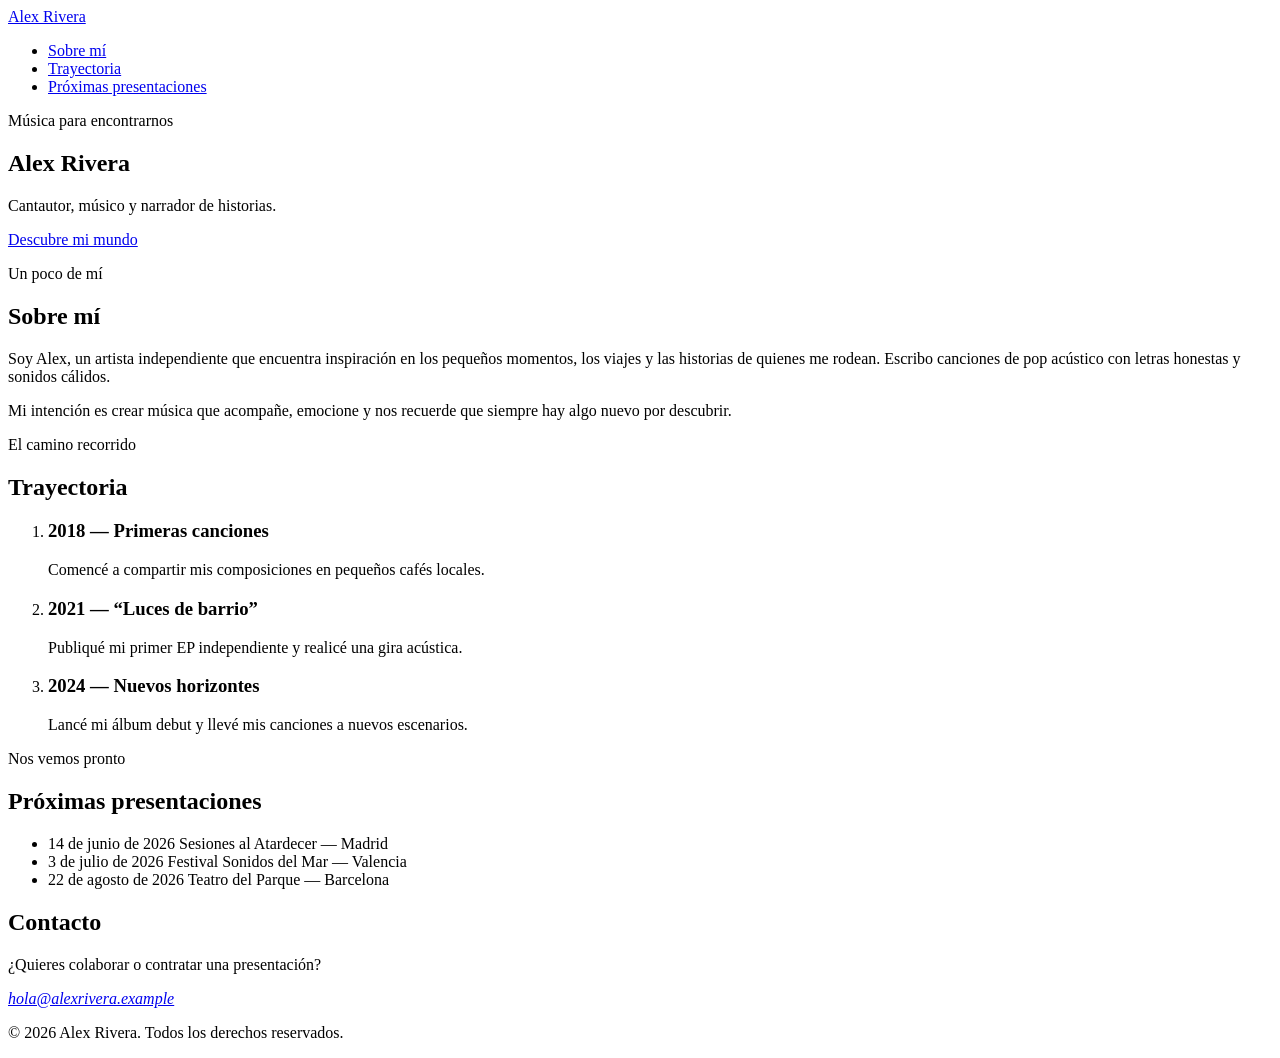
==== index.html @ c4deddd1 "Añade estructura HTML de landing page Co-authored-by: Copilot <223556219+Copilot@users.noreply.githu" ====
<!doctype html>
<html lang="es">
  <head>
    <meta charset="utf-8">
    <meta name="viewport" content="width=device-width, initial-scale=1">
    <meta name="description" content="Conoce a Alex Rivera, artista y compositor independiente.">
    <title>Alex Rivera | Artista y compositor</title>
    <link rel="stylesheet" href="styles.css">
  </head>
  <body>
    <header class="site-header site-header--fixed">
      <nav class="site-nav" aria-label="Navegación principal">
        <a class="site-nav__brand" href="#inicio">Alex Rivera</a>
        <ul class="site-nav__list">
          <li><a href="#sobre-mi">Sobre mí</a></li>
          <li><a href="#trayectoria">Trayectoria</a></li>
          <li><a href="#presentaciones">Próximas presentaciones</a></li>
        </ul>
      </nav>
    </header>

    <main>
      <section class="hero section--full-height" id="inicio" aria-labelledby="hero-title">
        <p class="hero__eyebrow">Música para encontrarnos</p>
        <h1 id="hero-title">Alex Rivera</h1>
        <p class="hero__subtitle">Cantautor, músico y narrador de historias.</p>
        <a class="button" href="#sobre-mi">Descubre mi mundo</a>
      </section>

      <section class="about section--full-height" id="sobre-mi" aria-labelledby="about-title">
        <div class="section__content">
          <p class="section__eyebrow">Un poco de mí</p>
          <h2 id="about-title">Sobre mí</h2>
          <p>
            Soy Alex, un artista independiente que encuentra inspiración en los
            pequeños momentos, los viajes y las historias de quienes me rodean.
            Escribo canciones de pop acústico con letras honestas y sonidos
            cálidos.
          </p>
          <p>
            Mi intención es crear música que acompañe, emocione y nos recuerde
            que siempre hay algo nuevo por descubrir.
          </p>
        </div>
      </section>

      <section class="career section--full-height" id="trayectoria" aria-labelledby="career-title">
        <div class="section__content">
          <p class="section__eyebrow">El camino recorrido</p>
          <h2 id="career-title">Trayectoria</h2>
          <ol class="career__milestones">
            <li>
              <h3>2018 — Primeras canciones</h3>
              <p>Comencé a compartir mis composiciones en pequeños cafés locales.</p>
            </li>
            <li>
              <h3>2021 — “Luces de barrio”</h3>
              <p>Publiqué mi primer EP independiente y realicé una gira acústica.</p>
            </li>
            <li>
              <h3>2024 — Nuevos horizontes</h3>
              <p>Lancé mi álbum debut y llevé mis canciones a nuevos escenarios.</p>
            </li>
          </ol>
        </div>
      </section>

      <section class="events section--full-height" id="presentaciones" aria-labelledby="events-title">
        <div class="section__content">
          <p class="section__eyebrow">Nos vemos pronto</p>
          <h2 id="events-title">Próximas presentaciones</h2>
          <ul class="events__list">
            <li>
              <time datetime="2026-06-14">14 de junio de 2026</time>
              <span>Sesiones al Atardecer — Madrid</span>
            </li>
            <li>
              <time datetime="2026-07-03">3 de julio de 2026</time>
              <span>Festival Sonidos del Mar — Valencia</span>
            </li>
            <li>
              <time datetime="2026-08-22">22 de agosto de 2026</time>
              <span>Teatro del Parque — Barcelona</span>
            </li>
          </ul>
        </div>
      </section>
    </main>

    <footer class="site-footer">
      <h2>Contacto</h2>
      <p>¿Quieres colaborar o contratar una presentación?</p>
      <address>
        <a href="mailto:hola@alexrivera.example">hola@alexrivera.example</a>
      </address>
      <p class="site-footer__copyright">&copy; 2026 Alex Rivera. Todos los derechos reservados.</p>
    </footer>
  </body>
</html>
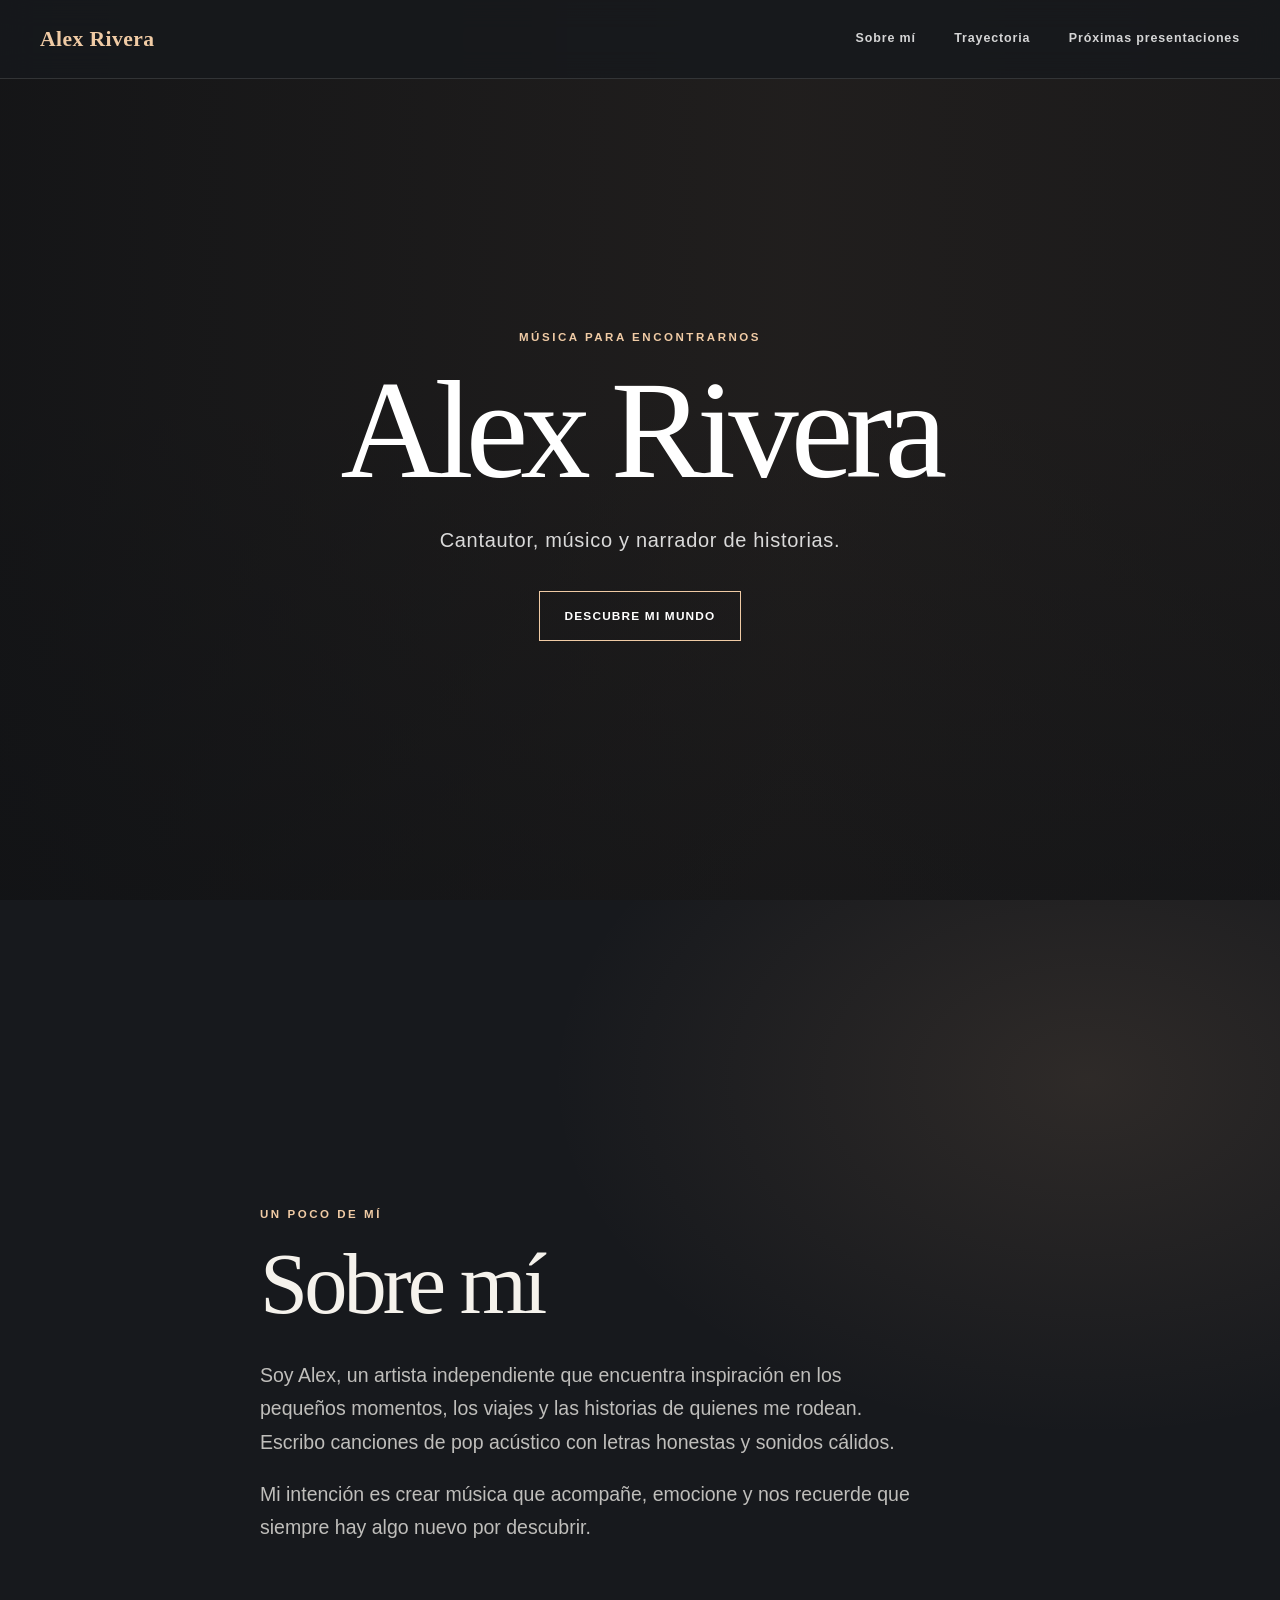
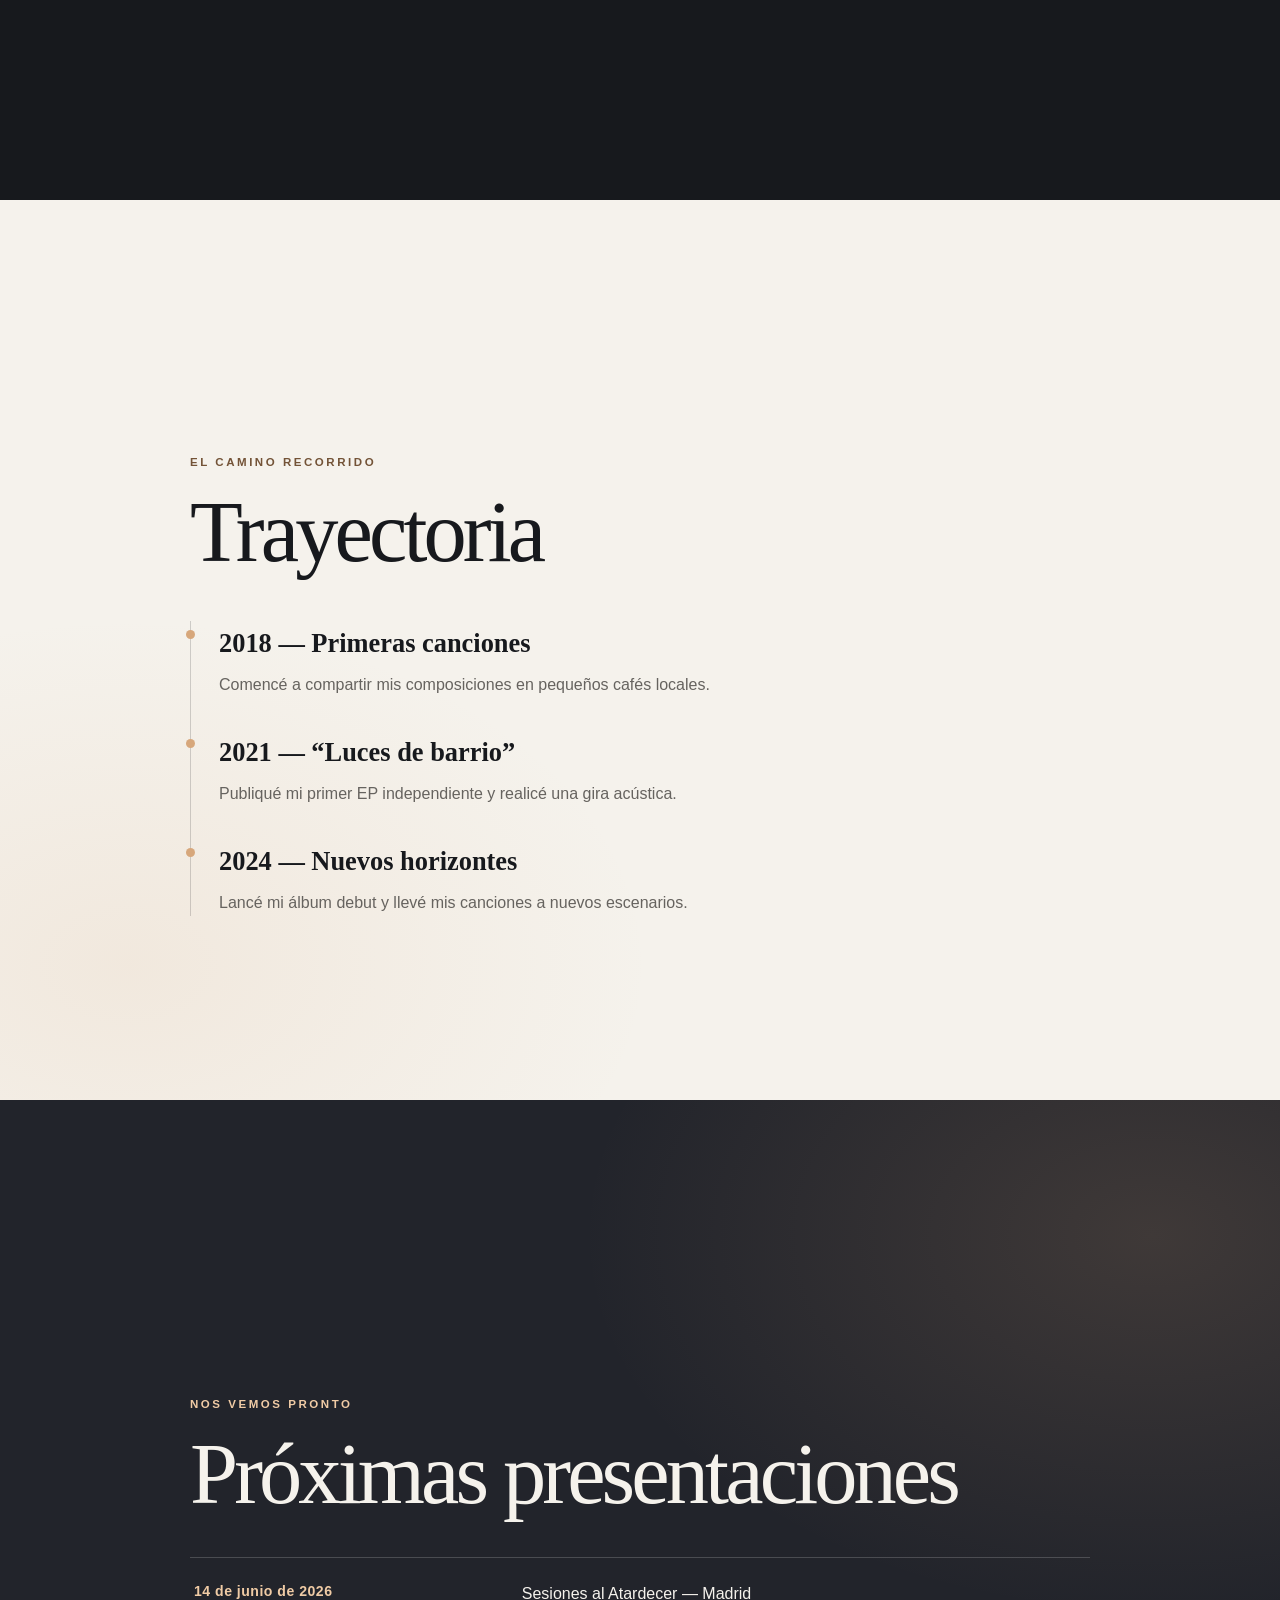
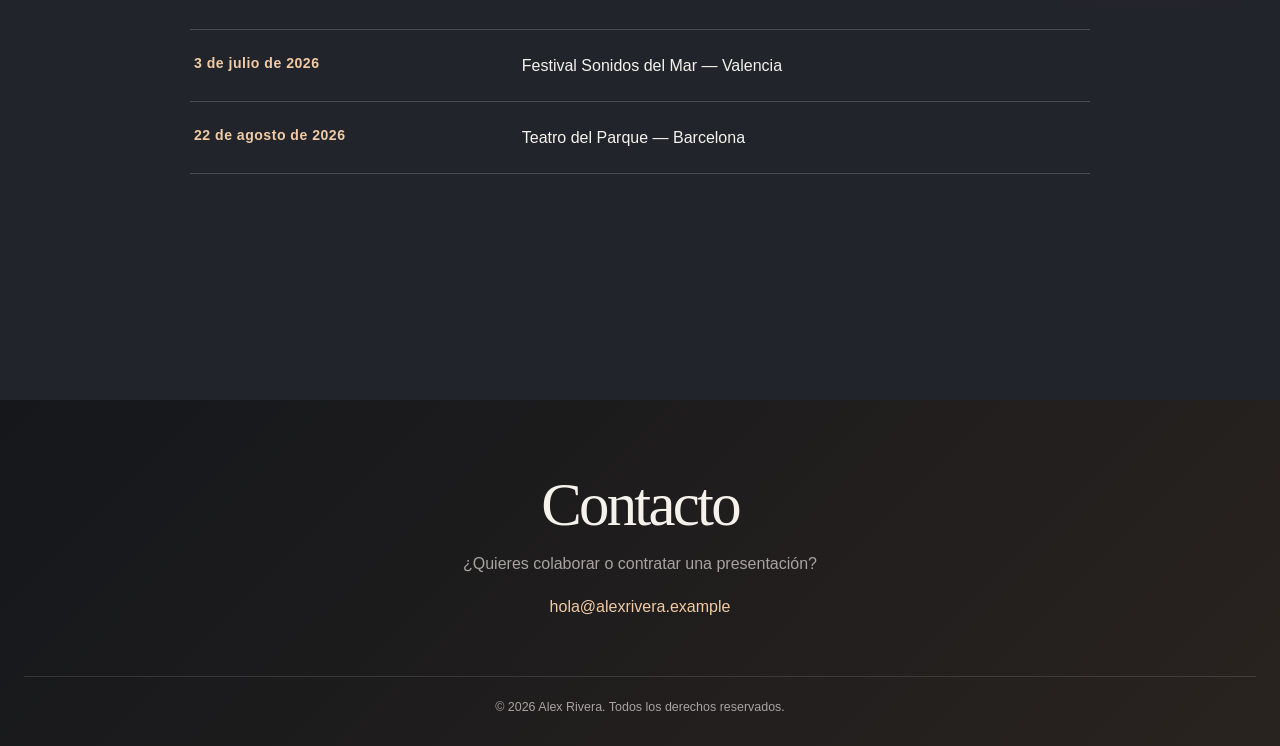
==== commit 39023d88: "Mejora la accesibilidad de la landing page Co-authored-by: Copilot <223556219+Copilot@users.noreply." ====
--- a/index.html
+++ b/index.html
@@ -8,6 +8,8 @@
     <link rel="stylesheet" href="styles.css">
   </head>
   <body>
+    <a class="skip-link" href="#contenido">Saltar al contenido principal</a>
+
     <header class="site-header site-header--fixed">
       <nav class="site-nav" aria-label="Navegación principal">
         <a class="site-nav__brand" href="#inicio">Alex Rivera</a>
@@ -19,7 +21,7 @@
       </nav>
     </header>
 
-    <main>
+    <main id="contenido">
       <section class="hero section--full-height" id="inicio" aria-labelledby="hero-title">
         <p class="hero__eyebrow">Música para encontrarnos</p>
         <h1 id="hero-title">Alex Rivera</h1>
--- a/styles.css
+++ b/styles.css
@@ -0,0 +1,449 @@
+/* Base y paleta */
+:root {
+  color-scheme: light;
+  --color-ink: #17191d;
+  --color-paper: #f5f2ec;
+  --color-muted: #a7a4a0;
+  --color-accent: #d7a77b;
+  --color-accent-light: #f0cba5;
+  --color-night: #17191d;
+  --font-display: "Iowan Old Style", "Palatino Linotype", "Book Antiqua", Georgia, serif;
+  --font-body: "Avenir Next", Avenir, "Segoe UI", sans-serif;
+  --header-height: 78px;
+}
+
+* {
+  box-sizing: border-box;
+}
+
+html {
+  scroll-behavior: smooth;
+  scroll-padding-top: var(--header-height);
+}
+
+body {
+  margin: 0;
+  background: var(--color-paper);
+  color: var(--color-ink);
+  font-family: var(--font-body);
+  font-size: 16px;
+  line-height: 1.7;
+  -webkit-font-smoothing: antialiased;
+}
+
+img {
+  display: block;
+  max-width: 100%;
+}
+
+a {
+  color: inherit;
+}
+
+::selection {
+  background: var(--color-accent);
+  color: var(--color-night);
+}
+
+/* Enlace de salto accesible con teclado */
+.skip-link {
+  position: fixed;
+  z-index: 20;
+  top: 8px;
+  left: 8px;
+  padding: 10px 14px;
+  transform: translateY(calc(-100% - 16px));
+  background: #fff;
+  color: var(--color-night);
+  font-weight: 700;
+  text-decoration: none;
+}
+
+.skip-link:focus {
+  outline: 3px solid var(--color-accent);
+  outline-offset: 3px;
+  transform: translateY(0);
+}
+
+/* Navegación fija */
+.site-header {
+  position: fixed;
+  z-index: 10;
+  inset: 0 0 auto;
+  min-height: var(--header-height);
+  border-bottom: 1px solid rgb(255 255 255 / 12%);
+  background: rgb(23 25 29 / 82%);
+  color: #fff;
+  backdrop-filter: blur(14px);
+  -webkit-backdrop-filter: blur(14px);
+}
+
+.site-nav {
+  display: flex;
+  width: min(100% - 64px, 1200px);
+  min-height: var(--header-height);
+  align-items: center;
+  justify-content: space-between;
+  gap: 32px;
+  margin-inline: auto;
+}
+
+.site-nav__brand {
+  flex: 0 0 auto;
+  color: var(--color-accent-light);
+  font-family: var(--font-display);
+  font-size: 1.35rem;
+  font-weight: 600;
+  letter-spacing: 0.02em;
+  text-decoration: none;
+}
+
+.site-nav__list {
+  display: flex;
+  align-items: center;
+  gap: clamp(18px, 3vw, 42px);
+  margin: 0;
+  padding: 0;
+  list-style: none;
+}
+
+.site-nav__list a {
+  position: relative;
+  display: inline-block;
+  padding-block: 8px;
+  color: rgb(255 255 255 / 82%);
+  font-size: 0.78rem;
+  font-weight: 600;
+  letter-spacing: 0.07em;
+  text-decoration: none;
+  transition: color 180ms ease;
+}
+
+.site-nav__list a::after {
+  position: absolute;
+  right: 0;
+  bottom: 2px;
+  left: 0;
+  height: 1px;
+  background: var(--color-accent-light);
+  content: "";
+  transform: scaleX(0);
+  transform-origin: left;
+  transition: transform 180ms ease;
+}
+
+.site-nav__list a:hover,
+.site-nav__list a:focus-visible {
+  color: var(--color-accent-light);
+}
+
+.site-nav__list a:hover::after,
+.site-nav__list a:focus-visible::after {
+  transform: scaleX(1);
+}
+
+/* Portada */
+.hero {
+  position: relative;
+  display: flex;
+  min-height: 100vh;
+  min-height: 100svh;
+  flex-direction: column;
+  align-items: center;
+  justify-content: center;
+  overflow: hidden;
+  padding: calc(var(--header-height) + 56px) 24px 72px;
+  background-color: #272321;
+  background-image:
+    linear-gradient(90deg, rgb(15 17 20 / 76%), rgb(15 17 20 / 28%) 62%, rgb(15 17 20 / 48%)),
+    linear-gradient(0deg, rgb(15 17 20 / 46%), transparent 55%),
+    url("https://images.unsplash.com/photo-1516280440614-37939bbacd81?auto=format&fit=crop&w=2400&q=85");
+  background-position: center;
+  background-size: cover;
+  color: #fff;
+  text-align: center;
+}
+
+.hero__eyebrow,
+.section__eyebrow {
+  margin: 0 0 16px;
+  color: var(--color-accent-light);
+  font-size: 0.72rem;
+  font-weight: 700;
+  letter-spacing: 0.22em;
+  line-height: 1.4;
+  text-transform: uppercase;
+}
+
+.hero h1 {
+  margin: 0;
+  font-family: var(--font-display);
+  font-size: clamp(4rem, 11vw, 9.5rem);
+  font-weight: 400;
+  letter-spacing: -0.055em;
+  line-height: 0.98;
+}
+
+.hero__subtitle {
+  margin: 24px 0 34px;
+  color: rgb(255 255 255 / 84%);
+  font-size: clamp(1rem, 2vw, 1.25rem);
+  letter-spacing: 0.035em;
+}
+
+.button {
+  display: inline-flex;
+  min-height: 50px;
+  align-items: center;
+  justify-content: center;
+  padding: 12px 25px;
+  border: 1px solid var(--color-accent-light);
+  color: #fff;
+  font-size: 0.74rem;
+  font-weight: 700;
+  letter-spacing: 0.1em;
+  text-decoration: none;
+  text-transform: uppercase;
+  transition: background-color 200ms ease, color 200ms ease, transform 200ms ease;
+}
+
+.button:hover,
+.button:focus-visible {
+  transform: translateY(-2px);
+  background: var(--color-accent-light);
+  color: var(--color-night);
+}
+
+/* Secciones de contenido */
+.section--full-height {
+  display: flex;
+  min-height: 100vh;
+  min-height: 100svh;
+  align-items: center;
+  padding: calc(var(--header-height) + 64px) 24px 72px;
+  scroll-margin-top: 0;
+}
+
+.section__content {
+  width: min(100%, 900px);
+  margin-inline: auto;
+}
+
+.section__content h2,
+.site-footer h2 {
+  margin: 0 0 28px;
+  font-family: var(--font-display);
+  font-size: clamp(2.8rem, 7vw, 5.4rem);
+  font-weight: 400;
+  letter-spacing: -0.045em;
+  line-height: 1.08;
+}
+
+.about {
+  background:
+    radial-gradient(ellipse at 85% 20%, rgb(215 167 123 / 12%), transparent 35%),
+    var(--color-night);
+  color: var(--color-paper);
+}
+
+.about .section__content {
+  max-width: 760px;
+}
+
+.about .section__content > p:not(.section__eyebrow) {
+  max-width: 670px;
+  color: rgb(245 242 236 / 76%);
+  font-size: clamp(1.05rem, 2vw, 1.22rem);
+}
+
+.career {
+  background:
+    radial-gradient(ellipse at 10% 85%, rgb(215 167 123 / 13%), transparent 32%),
+    var(--color-paper);
+}
+
+.career .section__eyebrow {
+  color: #735337;
+}
+
+.career__milestones {
+  display: grid;
+  gap: 0;
+  margin: 42px 0 0;
+  padding: 0;
+  border-left: 1px solid rgb(23 25 29 / 18%);
+  list-style: none;
+}
+
+.career__milestones li {
+  position: relative;
+  padding: 0 0 32px 28px;
+}
+
+.career__milestones li:last-child {
+  padding-bottom: 0;
+}
+
+.career__milestones li::before {
+  position: absolute;
+  top: 9px;
+  left: -5px;
+  width: 9px;
+  height: 9px;
+  border-radius: 50%;
+  background: var(--color-accent);
+  content: "";
+}
+
+.career__milestones h3 {
+  margin: 0 0 5px;
+  font-family: var(--font-display);
+  font-size: clamp(1.25rem, 2.5vw, 1.65rem);
+  font-weight: 600;
+}
+
+.career__milestones p {
+  margin: 0;
+  color: #66635f;
+}
+
+.events {
+  background:
+    radial-gradient(ellipse at 90% 15%, rgb(215 167 123 / 16%), transparent 35%),
+    #22242b;
+  color: var(--color-paper);
+}
+
+.events__list {
+  display: grid;
+  gap: 0;
+  margin: 36px 0 0;
+  padding: 0;
+  border-top: 1px solid rgb(255 255 255 / 18%);
+  list-style: none;
+}
+
+.events__list li {
+  display: grid;
+  grid-template-columns: minmax(180px, 0.7fr) 1.3fr;
+  gap: 24px;
+  padding: 22px 4px;
+  border-bottom: 1px solid rgb(255 255 255 / 18%);
+  transition: padding 180ms ease, color 180ms ease;
+}
+
+.events__list li:hover {
+  padding-inline: 12px;
+  color: var(--color-accent-light);
+}
+
+.events__list time {
+  color: var(--color-accent-light);
+  font-size: 0.88rem;
+  font-weight: 700;
+  letter-spacing: 0.035em;
+}
+
+/* Pie de página */
+.site-footer {
+  padding: 72px 24px 28px;
+  background: linear-gradient(135deg, #15171b, #29231f);
+  color: var(--color-paper);
+  text-align: center;
+}
+
+.site-footer h2 {
+  margin-bottom: 12px;
+  font-size: clamp(2.3rem, 5vw, 3.8rem);
+}
+
+.site-footer > p:not(.site-footer__copyright) {
+  margin: 0 0 16px;
+  color: var(--color-muted);
+}
+
+.site-footer address {
+  font-style: normal;
+}
+
+.site-footer address a {
+  color: var(--color-accent-light);
+  text-decoration: none;
+  text-underline-offset: 5px;
+  transition: color 180ms ease;
+}
+
+.site-footer address a:hover,
+.site-footer address a:focus-visible {
+  color: #fff;
+  text-decoration: underline;
+}
+
+.site-footer__copyright {
+  margin: 56px 0 0;
+  padding-top: 20px;
+  border-top: 1px solid rgb(255 255 255 / 12%);
+  color: var(--color-muted);
+  font-size: 0.78rem;
+}
+
+/* Adaptación a pantallas pequeñas */
+@media (max-width: 680px) {
+  :root {
+    --header-height: 96px;
+  }
+
+  .site-nav {
+    width: calc(100% - 36px);
+    min-height: var(--header-height);
+    flex-direction: column;
+    justify-content: center;
+    gap: 5px;
+    padding-block: 8px;
+  }
+
+  .site-nav__brand {
+    font-size: 1.15rem;
+  }
+
+  .site-nav__list {
+    width: 100%;
+    justify-content: center;
+    gap: clamp(12px, 4vw, 24px);
+  }
+
+  .site-nav__list a {
+    font-size: clamp(0.65rem, 2.6vw, 0.76rem);
+    letter-spacing: 0.025em;
+  }
+
+  .hero {
+    background-position: 58% center;
+  }
+
+  .section--full-height {
+    padding: calc(var(--header-height) + 48px) 24px 56px;
+  }
+
+  .events__list li {
+    grid-template-columns: 1fr;
+    gap: 4px;
+    padding-block: 18px;
+  }
+
+  .site-footer {
+    padding-inline: 22px;
+  }
+}
+
+@media (prefers-reduced-motion: reduce) {
+  html {
+    scroll-behavior: auto;
+  }
+
+  *,
+  *::before,
+  *::after {
+    transition-duration: 0.01ms !important;
+  }
+}
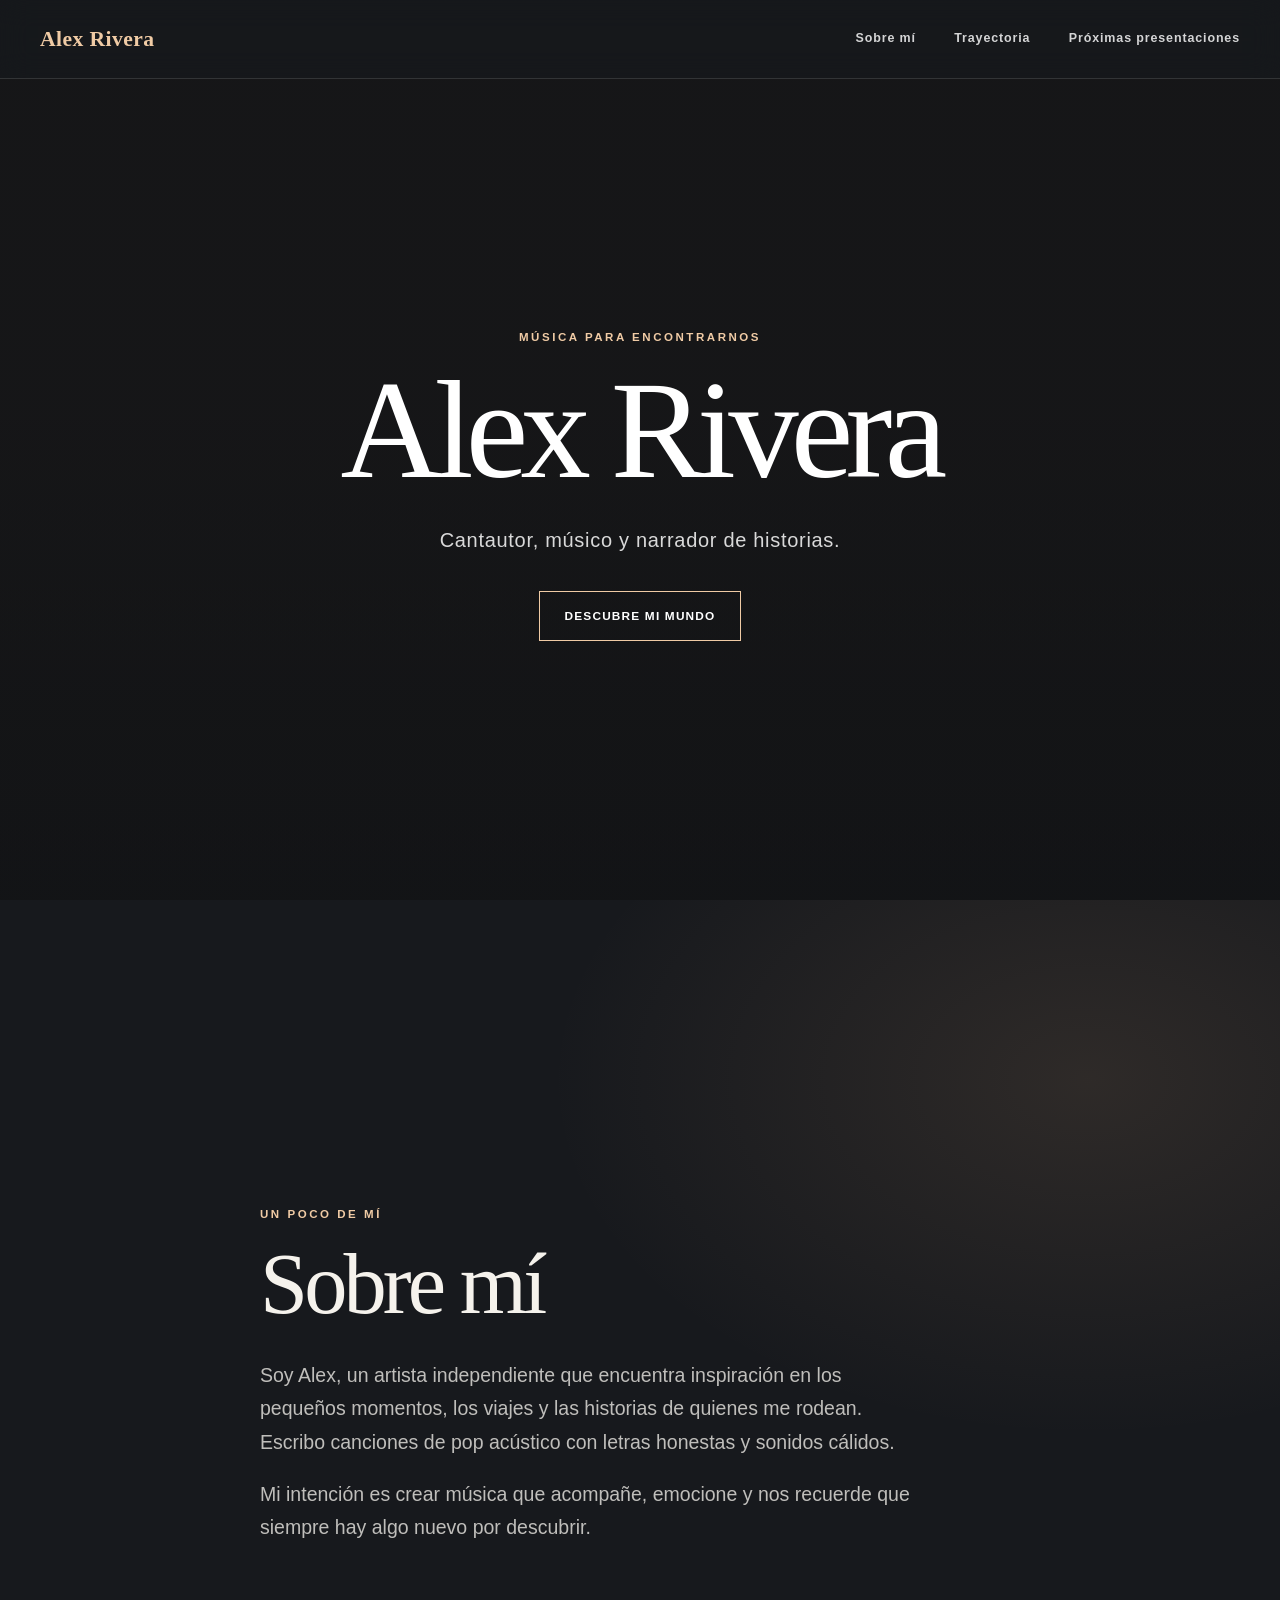
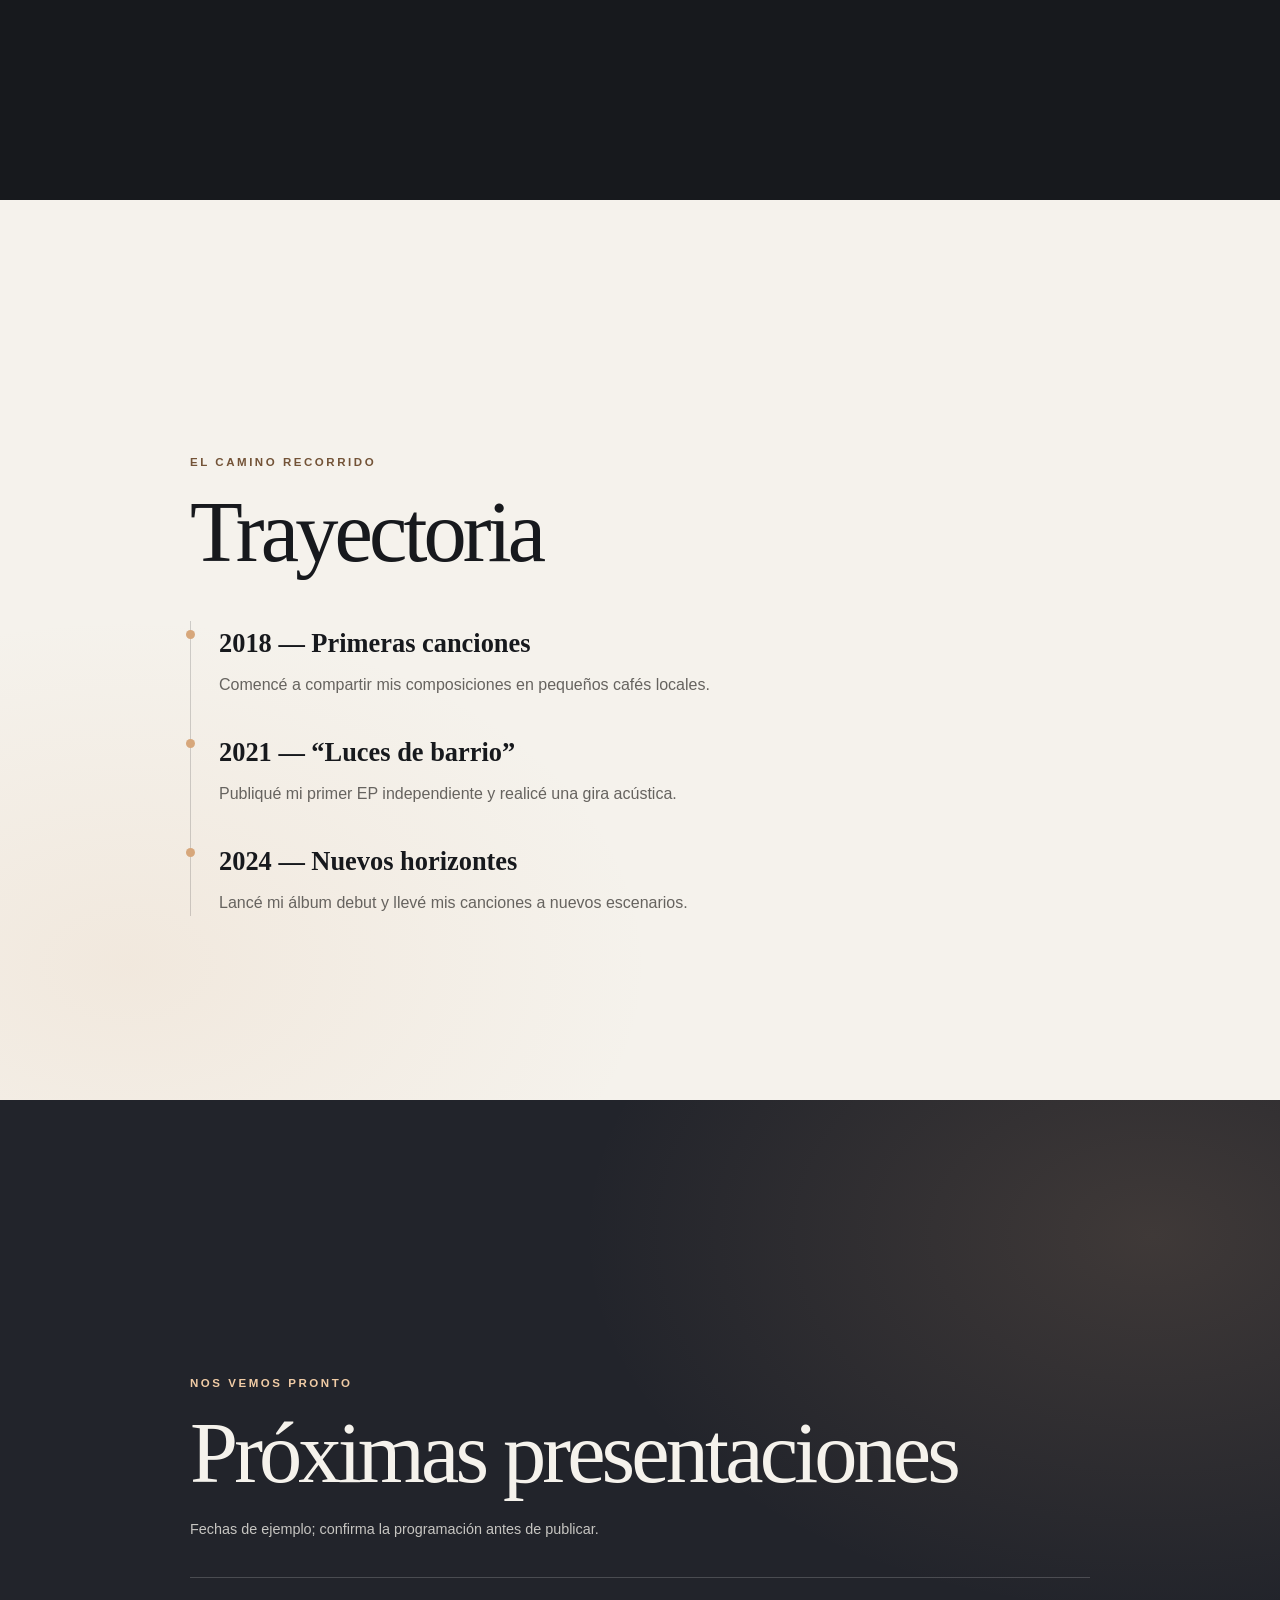
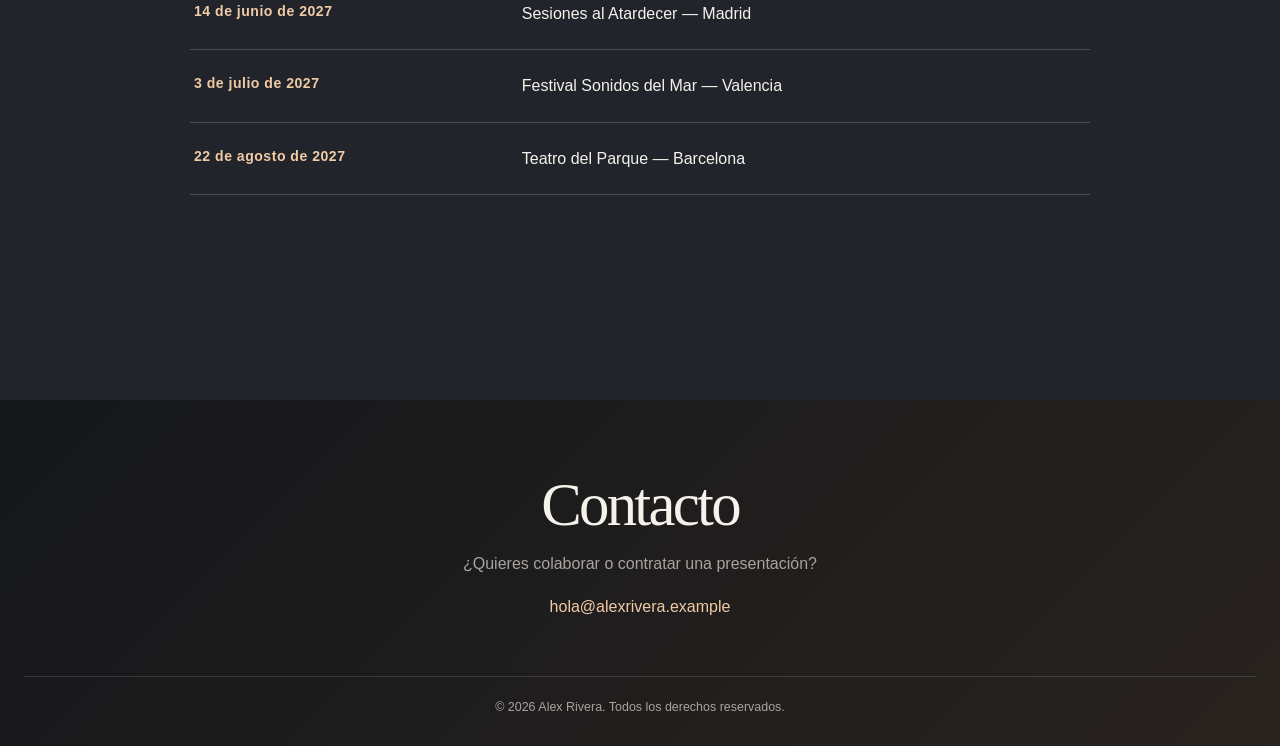
==== commit ed3d0859: "Corrige fechas y contraste de la landing page Co-authored-by: Copilot <223556219+Copilot@users.norep" ====
--- a/index.html
+++ b/index.html
@@ -3,8 +3,43 @@
   <head>
     <meta charset="utf-8">
     <meta name="viewport" content="width=device-width, initial-scale=1">
-    <meta name="description" content="Conoce a Alex Rivera, artista y compositor independiente.">
-    <title>Alex Rivera | Artista y compositor</title>
+    <meta name="description" content="Descubre la música de Alex Rivera, cantautor independiente de pop acústico. Conoce su trayectoria y encuentra sus próximos conciertos.">
+    <meta name="keywords" content="Alex Rivera, cantautor, pop acústico, música independiente, conciertos, música en vivo">
+    <meta name="author" content="Alex Rivera">
+    <link rel="canonical" href="https://alexrivera.example/">
+    <title>Alex Rivera | Cantautor de pop acústico</title>
+
+    <meta property="og:locale" content="es_ES">
+    <meta property="og:type" content="website">
+    <meta property="og:site_name" content="Alex Rivera">
+    <meta property="og:title" content="Alex Rivera | Cantautor de pop acústico">
+    <meta property="og:description" content="Descubre la música de Alex Rivera, conoce su trayectoria y encuentra sus próximos conciertos.">
+    <meta property="og:url" content="https://alexrivera.example/">
+    <meta property="og:image" content="https://images.unsplash.com/photo-1516280440614-37939bbacd81?auto=format&amp;fit=crop&amp;w=2400&amp;q=85">
+    <meta property="og:image:alt" content="Artista interpretando música en directo">
+    <meta name="twitter:card" content="summary_large_image">
+
+    <script type="application/ld+json">
+      {
+        "@context": "https://schema.org",
+        "@type": "Person",
+        "name": "Alex Rivera",
+        "description": "Cantautor independiente de pop acústico que escribe canciones inspiradas en historias cotidianas.",
+        "image": "https://images.unsplash.com/photo-1516280440614-37939bbacd81?auto=format&fit=crop&w=2400&q=85",
+        "url": "https://alexrivera.example/",
+        "jobTitle": "Cantautor y músico",
+        "knowsAbout": [
+          "Pop acústico",
+          "Composición musical",
+          "Música en vivo"
+        ],
+        "sameAs": [
+          "https://www.instagram.com/alexrivera.music/",
+          "https://www.youtube.com/@alexriveramusica",
+          "https://www.tiktok.com/@alexriveramusica"
+        ]
+      }
+    </script>
     <link rel="stylesheet" href="styles.css">
   </head>
   <body>
@@ -71,17 +106,18 @@
         <div class="section__content">
           <p class="section__eyebrow">Nos vemos pronto</p>
           <h2 id="events-title">Próximas presentaciones</h2>
+          <p class="events__note">Fechas de ejemplo; confirma la programación antes de publicar.</p>
           <ul class="events__list">
             <li>
-              <time datetime="2026-06-14">14 de junio de 2026</time>
+              <time datetime="2027-06-14">14 de junio de 2027</time>
               <span>Sesiones al Atardecer — Madrid</span>
             </li>
             <li>
-              <time datetime="2026-07-03">3 de julio de 2026</time>
+              <time datetime="2027-07-03">3 de julio de 2027</time>
               <span>Festival Sonidos del Mar — Valencia</span>
             </li>
             <li>
-              <time datetime="2026-08-22">22 de agosto de 2026</time>
+              <time datetime="2027-08-22">22 de agosto de 2027</time>
               <span>Teatro del Parque — Barcelona</span>
             </li>
           </ul>
--- a/styles.css
+++ b/styles.css
@@ -155,7 +155,7 @@
   padding: calc(var(--header-height) + 56px) 24px 72px;
   background-color: #272321;
   background-image:
-    linear-gradient(90deg, rgb(15 17 20 / 76%), rgb(15 17 20 / 28%) 62%, rgb(15 17 20 / 48%)),
+    linear-gradient(90deg, rgb(15 17 20 / 72%), rgb(15 17 20 / 72%)),
     linear-gradient(0deg, rgb(15 17 20 / 46%), transparent 55%),
     url("https://images.unsplash.com/photo-1516280440614-37939bbacd81?auto=format&fit=crop&w=2400&q=85");
   background-position: center;
@@ -314,6 +314,12 @@
   color: var(--color-paper);
 }
 
+.events__note {
+  margin: -12px 0 24px;
+  color: rgb(245 242 236 / 78%);
+  font-size: 0.9rem;
+}
+
 .events__list {
   display: grid;
   gap: 0;
